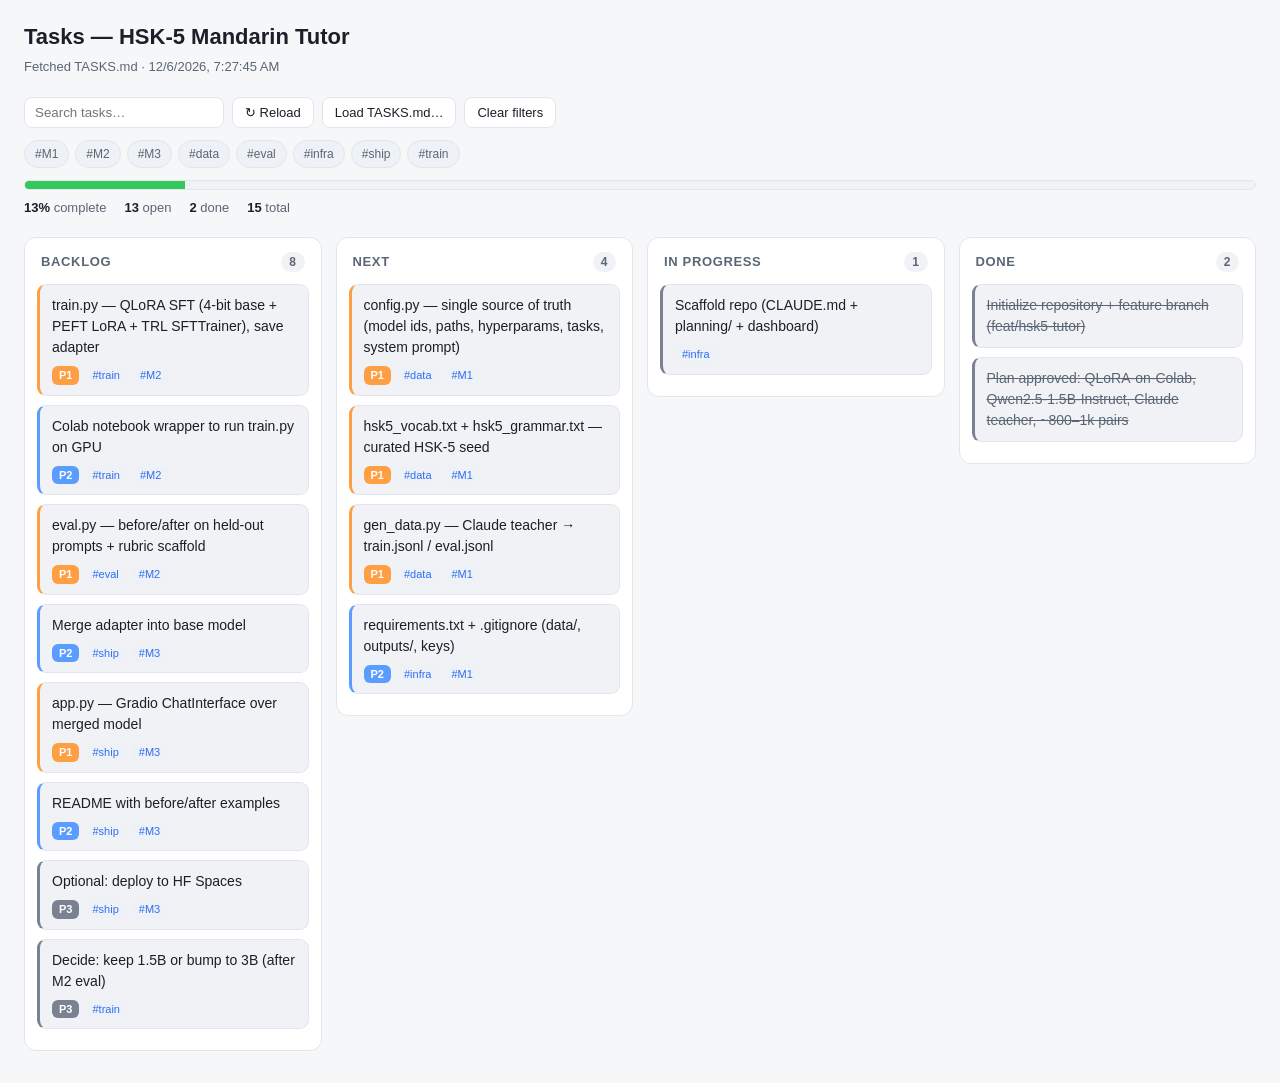
==== planning/dashboard.html @ 8cd03ad6 "Scaffold repo: planning docs, dashboard, CLAUDE.md QLoRA-on-Colab HSK-5 Mandarin tutor. Prefs-only C" ====
<!DOCTYPE html>
<html lang="en">
<head>
<meta charset="UTF-8" />
<meta name="viewport" content="width=device-width, initial-scale=1.0" />
<title>Task Dashboard</title>
<style>
  :root {
    --bg: #0f1115; --panel: #171a21; --panel-2: #1e222b; --border: #2a2f3a;
    --text: #e6e8ec; --muted: #9aa3b2; --accent: #5b9dff;
    --p0: #ff5d5d; --p1: #ff9f43; --p2: #5b9dff; --p3: #7a8190;
    --done: #34c759; --chip: #232833;
  }
  @media (prefers-color-scheme: light) {
    :root {
      --bg: #f6f7f9; --panel: #ffffff; --panel-2: #f0f2f5; --border: #e2e6ec;
      --text: #1b1f27; --muted: #5b6675; --accent: #2f6df6; --chip: #eef1f5;
    }
  }
  * { box-sizing: border-box; }
  body { margin: 0; background: var(--bg); color: var(--text);
    font: 14px/1.5 -apple-system, BlinkMacSystemFont, "Segoe UI", Roboto, Helvetica, Arial, sans-serif; }
  header { padding: 20px 24px 12px; }
  .title { font-size: 22px; font-weight: 700; margin: 0 0 4px; }
  .sub { color: var(--muted); font-size: 13px; }
  .toolbar { display: flex; flex-wrap: wrap; gap: 8px; align-items: center; padding: 8px 24px 4px; }
  .toolbar input[type=search] { background: var(--panel); border: 1px solid var(--border); color: var(--text);
    padding: 7px 10px; border-radius: 8px; min-width: 200px; }
  button { background: var(--panel); border: 1px solid var(--border); color: var(--text);
    padding: 7px 12px; border-radius: 8px; cursor: pointer; font-size: 13px; }
  button:hover { border-color: var(--accent); }
  .chips { display: flex; flex-wrap: wrap; gap: 6px; padding: 8px 24px; }
  .chip { background: var(--chip); border: 1px solid var(--border); color: var(--muted);
    padding: 4px 10px; border-radius: 999px; cursor: pointer; font-size: 12px; }
  .chip.active { background: var(--accent); color: #fff; border-color: var(--accent); }
  .progress-wrap { padding: 4px 24px 12px; }
  .bar { height: 10px; background: var(--panel-2); border-radius: 999px; overflow: hidden; border: 1px solid var(--border); }
  .bar > span { display: block; height: 100%; background: var(--done); width: 0; transition: width .4s ease; }
  .stats { display: flex; gap: 18px; flex-wrap: wrap; color: var(--muted); font-size: 13px; margin-top: 8px; }
  .stats b { color: var(--text); }
  .board { display: grid; grid-auto-flow: column; grid-auto-columns: minmax(260px, 1fr);
    gap: 14px; padding: 8px 24px 32px; overflow-x: auto; align-items: start; }
  .col { background: var(--panel); border: 1px solid var(--border); border-radius: 12px; padding: 12px; }
  .col h2 { font-size: 13px; text-transform: uppercase; letter-spacing: .05em; color: var(--muted);
    margin: 2px 4px 12px; display: flex; justify-content: space-between; }
  .col h2 .count { background: var(--panel-2); border-radius: 999px; padding: 1px 8px; font-size: 12px; }
  .card { background: var(--panel-2); border: 1px solid var(--border); border-left: 3px solid var(--p3);
    border-radius: 9px; padding: 10px 12px; margin-bottom: 9px; }
  .card.p0 { border-left-color: var(--p0); } .card.p1 { border-left-color: var(--p1); }
  .card.p2 { border-left-color: var(--p2); } .card.p3 { border-left-color: var(--p3); }
  .card.done .ttl { text-decoration: line-through; color: var(--muted); }
  .card .ttl { font-size: 14px; }
  .card .meta { display: flex; flex-wrap: wrap; gap: 6px; margin-top: 8px; align-items: center; }
  .badge { font-size: 11px; font-weight: 700; padding: 1px 7px; border-radius: 6px; color: #fff; }
  .badge.p0 { background: var(--p0); } .badge.p1 { background: var(--p1); }
  .badge.p2 { background: var(--p2); } .badge.p3 { background: var(--p3); }
  .tag { font-size: 11px; color: var(--accent); background: var(--chip); padding: 1px 7px; border-radius: 6px; }
  .id { font-size: 11px; color: var(--muted); font-family: ui-monospace, monospace; }
  .empty { color: var(--muted); font-size: 13px; padding: 6px 4px; }
  .notice { margin: 24px; padding: 16px 18px; background: var(--panel); border: 1px solid var(--border);
    border-radius: 12px; color: var(--muted); }
  .notice code { background: var(--panel-2); padding: 1px 6px; border-radius: 5px; color: var(--text); }
  .notice b { color: var(--text); }
</style>
</head>
<body>
<header>
  <h1 class="title" id="proj">Task Dashboard</h1>
  <div class="sub" id="updated">Reading TASKS.md…</div>
</header>

<div class="toolbar">
  <input type="search" id="search" placeholder="Search tasks…" />
  <button id="reload">↻ Reload</button>
  <button id="pickbtn">Load TASKS.md…</button>
  <input type="file" id="picker" accept=".md,text/markdown,text/plain" style="display:none" />
  <button id="clearfilters">Clear filters</button>
</div>
<div class="chips" id="chips"></div>

<div class="progress-wrap">
  <div class="bar"><span id="barfill"></span></div>
  <div class="stats" id="stats"></div>
</div>

<div id="content"></div>

<script>
const STANDARD = ["Backlog", "Next", "In Progress", "Done"];
let STATE = { columns: [], title: "Task Dashboard", selectedTags: new Set(), search: "" };

function parseTasks(md) {
  const lines = md.split(/\r?\n/);
  let title = "Task Dashboard";
  const columns = [];
  let cur = null;
  const titleMatch = md.match(/^#\s+(.+?)\s*$/m);
  if (titleMatch) title = titleMatch[1];

  for (const line of lines) {
    const h2 = line.match(/^##\s+(.+?)\s*$/);
    if (h2) { cur = { name: h2[1].trim(), tasks: [] }; columns.push(cur); continue; }
    const t = line.match(/^\s*[-*]\s*\[([ xX~])\]\s*(.+?)\s*$/);
    if (t && cur) {
      let text = t[2];
      const checked = /[xX]/.test(t[1]);
      const colDone = cur.name.toLowerCase() === "done";
      const priM = text.match(/\((P[0-3])\)/i);
      const priority = priM ? priM[1].toUpperCase() : null;
      const tags = [...text.matchAll(/#([\w-]+)/g)].map(m => m[1]);
      const idM = text.match(/^([A-Za-z]{1,6}\d+|\d+\.)\s+/);
      const id = idM ? idM[1] : null;
      let ttl = text
        .replace(/\((P[0-3])\)/i, "")
        .replace(/#[\w-]+/g, "")
        .replace(/^([A-Za-z]{1,6}\d+|\d+\.)\s+/, "")
        .replace(/\s{2,}/g, " ").trim();
      cur.tasks.push({ title: ttl || text.trim(), done: checked || colDone, priority, tags, id });
    }
  }
  return { title, columns };
}

function orderColumns(columns) {
  const byName = {}; columns.forEach(c => byName[c.name.toLowerCase()] = c);
  const ordered = [];
  STANDARD.forEach(n => { const c = byName[n.toLowerCase()]; if (c) { ordered.push(c); delete byName[n.toLowerCase()]; } });
  columns.forEach(c => { if (byName[c.name.toLowerCase()]) ordered.push(c); });
  return ordered;
}

function allTags(columns) {
  const s = new Set();
  columns.forEach(c => c.tasks.forEach(t => t.tags.forEach(tag => s.add(tag))));
  return [...s].sort();
}

function visible(task) {
  const { selectedTags, search } = STATE;
  if (selectedTags.size && !task.tags.some(t => selectedTags.has(t))) return false;
  if (search && !task.title.toLowerCase().includes(search.toLowerCase())) return false;
  return true;
}

function render() {
  const columns = orderColumns(STATE.columns);
  document.getElementById("proj").textContent = STATE.title;

  let total = 0, done = 0;
  STATE.columns.forEach(c => c.tasks.forEach(t => { total++; if (t.done) done++; }));
  const pct = total ? Math.round((done / total) * 100) : 0;
  document.getElementById("barfill").style.width = pct + "%";
  const open = total - done;
  document.getElementById("stats").innerHTML =
    `<span><b>${pct}%</b> complete</span><span><b>${open}</b> open</span>` +
    `<span><b>${done}</b> done</span><span><b>${total}</b> total</span>`;

  // chips
  const chipBox = document.getElementById("chips");
  chipBox.innerHTML = "";
  allTags(STATE.columns).forEach(tag => {
    const el = document.createElement("span");
    el.className = "chip" + (STATE.selectedTags.has(tag) ? " active" : "");
    el.textContent = "#" + tag;
    el.onclick = () => { STATE.selectedTags.has(tag) ? STATE.selectedTags.delete(tag) : STATE.selectedTags.add(tag); render(); };
    chipBox.appendChild(el);
  });

  // board
  const board = document.createElement("div");
  board.className = "board";
  columns.forEach(col => {
    const shown = col.tasks.filter(visible);
    const c = document.createElement("div");
    c.className = "col";
    c.innerHTML = `<h2>${escapeHtml(col.name)} <span class="count">${shown.length}</span></h2>`;
    if (!shown.length) {
      const e = document.createElement("div"); e.className = "empty"; e.textContent = "—"; c.appendChild(e);
    }
    shown.forEach(t => {
      const card = document.createElement("div");
      const pcls = t.priority ? t.priority.toLowerCase() : "p3";
      card.className = "card " + pcls + (t.done ? " done" : "");
      const meta = [];
      if (t.priority) meta.push(`<span class="badge ${pcls}">${t.priority}</span>`);
      if (t.id) meta.push(`<span class="id">${escapeHtml(t.id)}</span>`);
      t.tags.forEach(tag => meta.push(`<span class="tag">#${escapeHtml(tag)}</span>`));
      card.innerHTML = `<div class="ttl">${escapeHtml(t.title)}</div>` +
        (meta.length ? `<div class="meta">${meta.join("")}</div>` : "");
      c.appendChild(card);
    });
    board.appendChild(c);
  });
  const content = document.getElementById("content");
  content.innerHTML = "";
  content.appendChild(board);
}

function escapeHtml(s) { return s.replace(/[&<>"']/g, m => ({ "&":"&amp;","<":"&lt;",">":"&gt;",'"':"&quot;","'":"&#39;" }[m])); }

function load(md, sourceLabel) {
  const parsed = parseTasks(md);
  STATE.columns = parsed.columns;
  STATE.title = parsed.title;
  document.getElementById("updated").textContent =
    (sourceLabel || "Loaded") + " · " + new Date().toLocaleString();
  render();
}

function showNotice() {
  document.getElementById("content").innerHTML =
    `<div class="notice"><b>Couldn't read TASKS.md directly.</b><br>
    Browsers block local file reads over <code>file://</code>. Serve the folder instead:<br><br>
    <code>cd planning &amp;&amp; python3 -m http.server 8000</code><br>
    then open <code>http://localhost:8000/dashboard.html</code>.<br><br>
    Or use <b>Load TASKS.md…</b> above to pick the file manually.</div>`;
  document.getElementById("updated").textContent = "TASKS.md not loaded";
}

async function fetchTasks() {
  try {
    const res = await fetch("TASKS.md", { cache: "no-store" });
    if (!res.ok) throw new Error("HTTP " + res.status);
    load(await res.text(), "Fetched TASKS.md");
  } catch (e) {
    showNotice();
  }
}

document.getElementById("reload").onclick = fetchTasks;
document.getElementById("clearfilters").onclick = () => { STATE.selectedTags.clear(); STATE.search = ""; document.getElementById("search").value = ""; render(); };
document.getElementById("search").oninput = (e) => { STATE.search = e.target.value; render(); };
document.getElementById("pickbtn").onclick = () => document.getElementById("picker").click();
document.getElementById("picker").onchange = (e) => {
  const f = e.target.files[0]; if (!f) return;
  const r = new FileReader();
  r.onload = () => load(r.result, "Loaded " + f.name);
  r.readAsText(f);
};

fetchTasks();
</script>
</body>
</html>
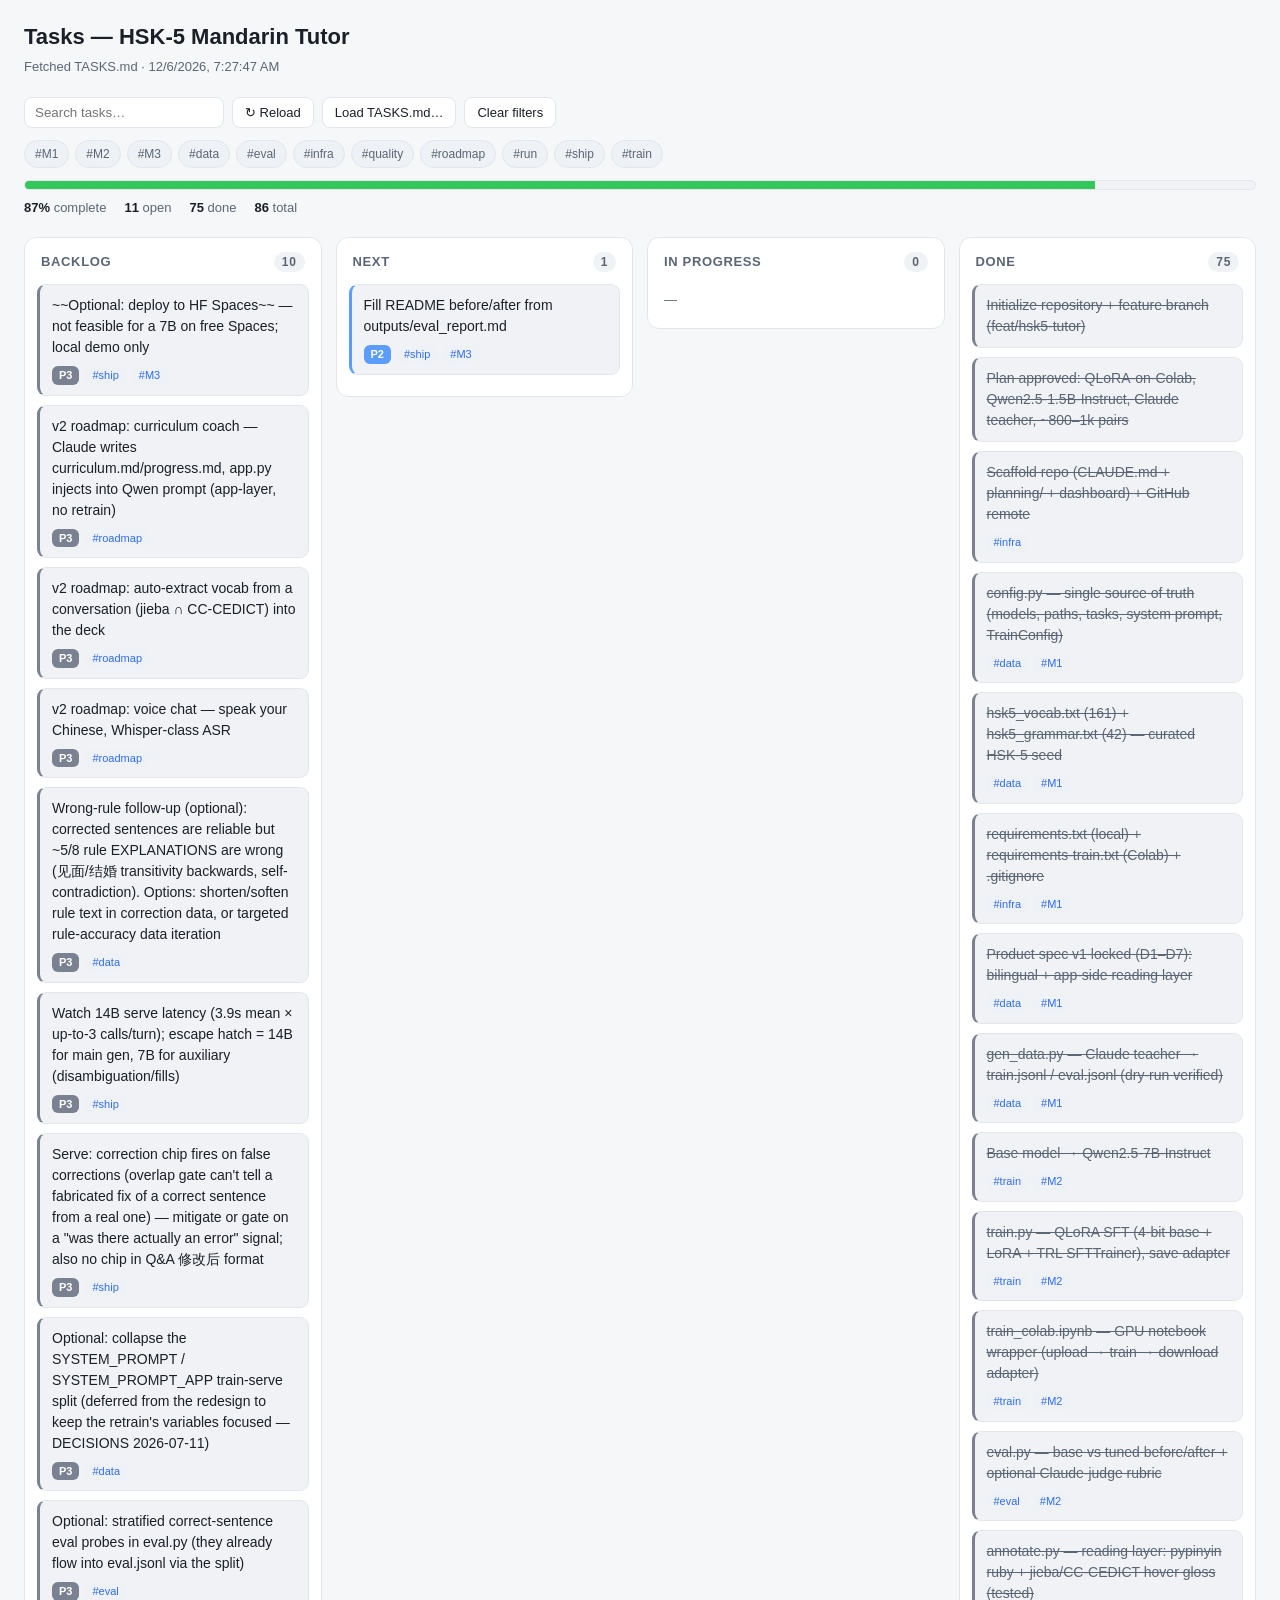
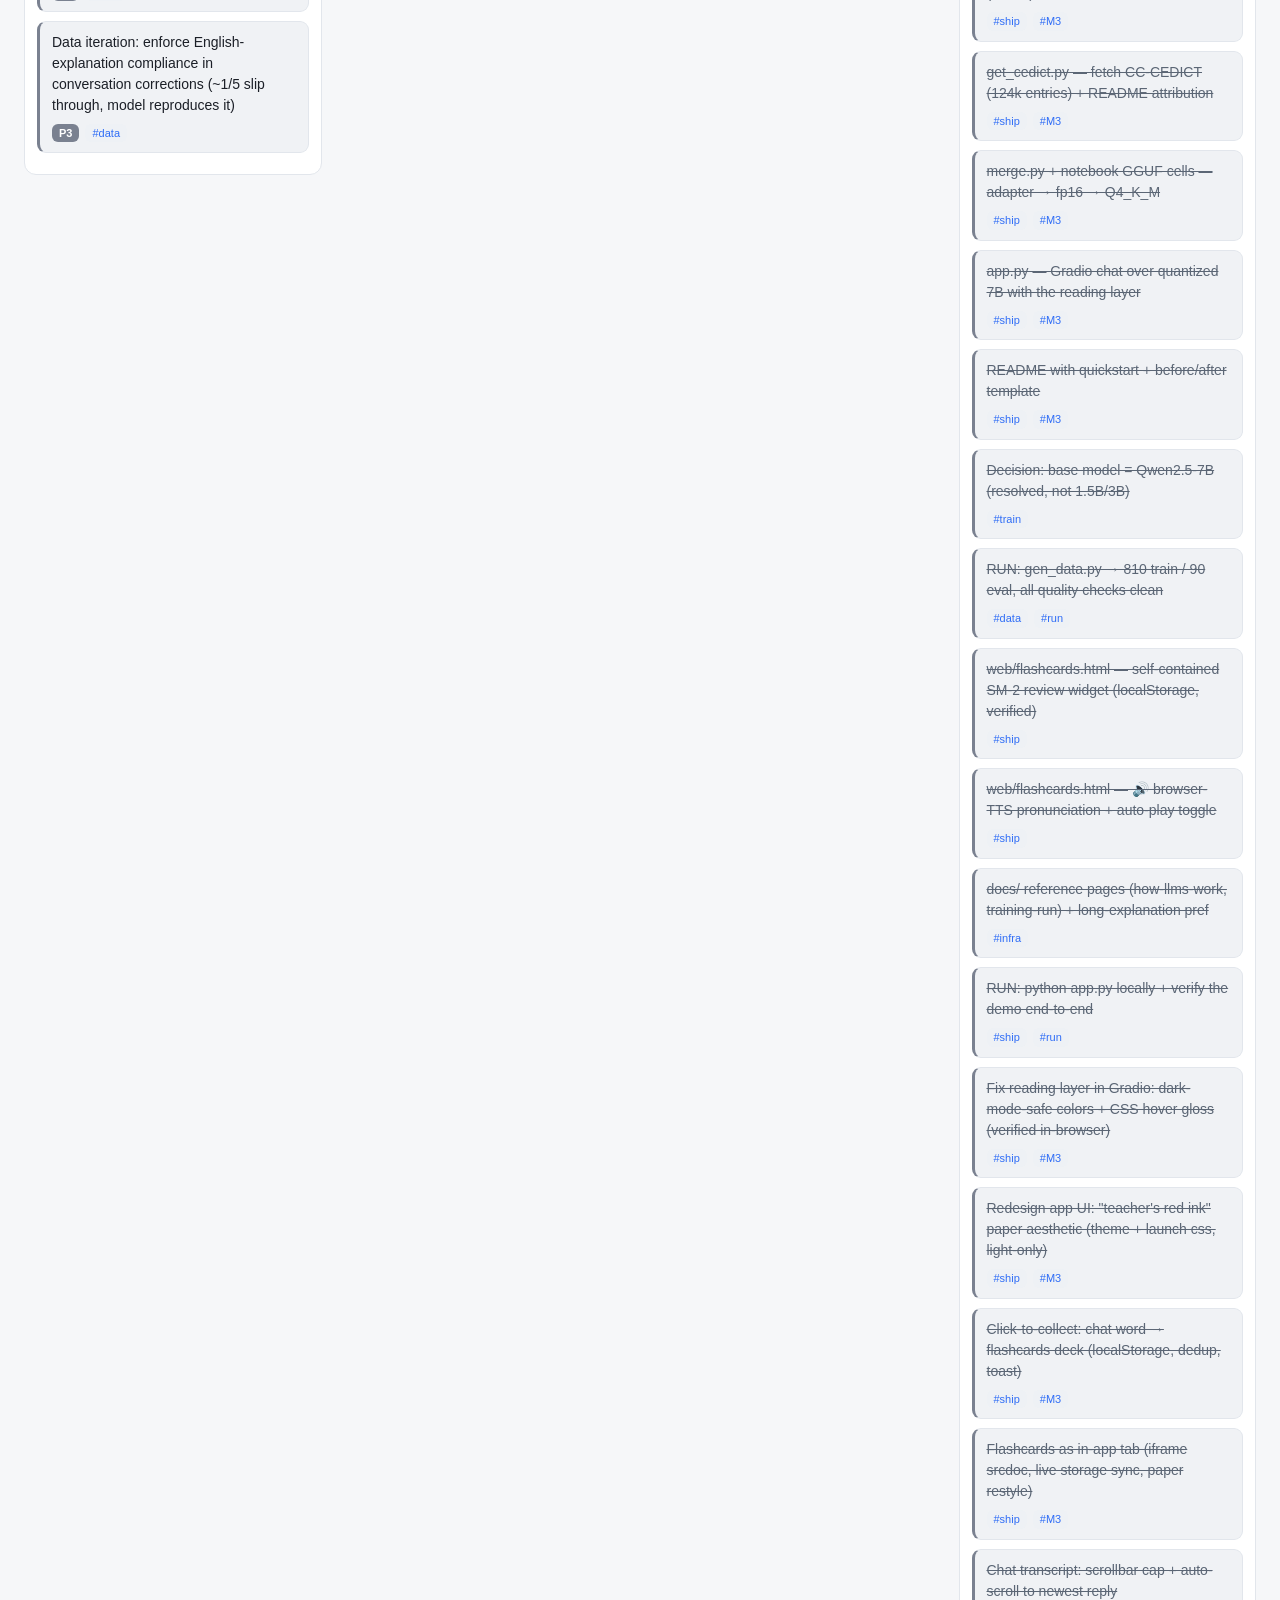
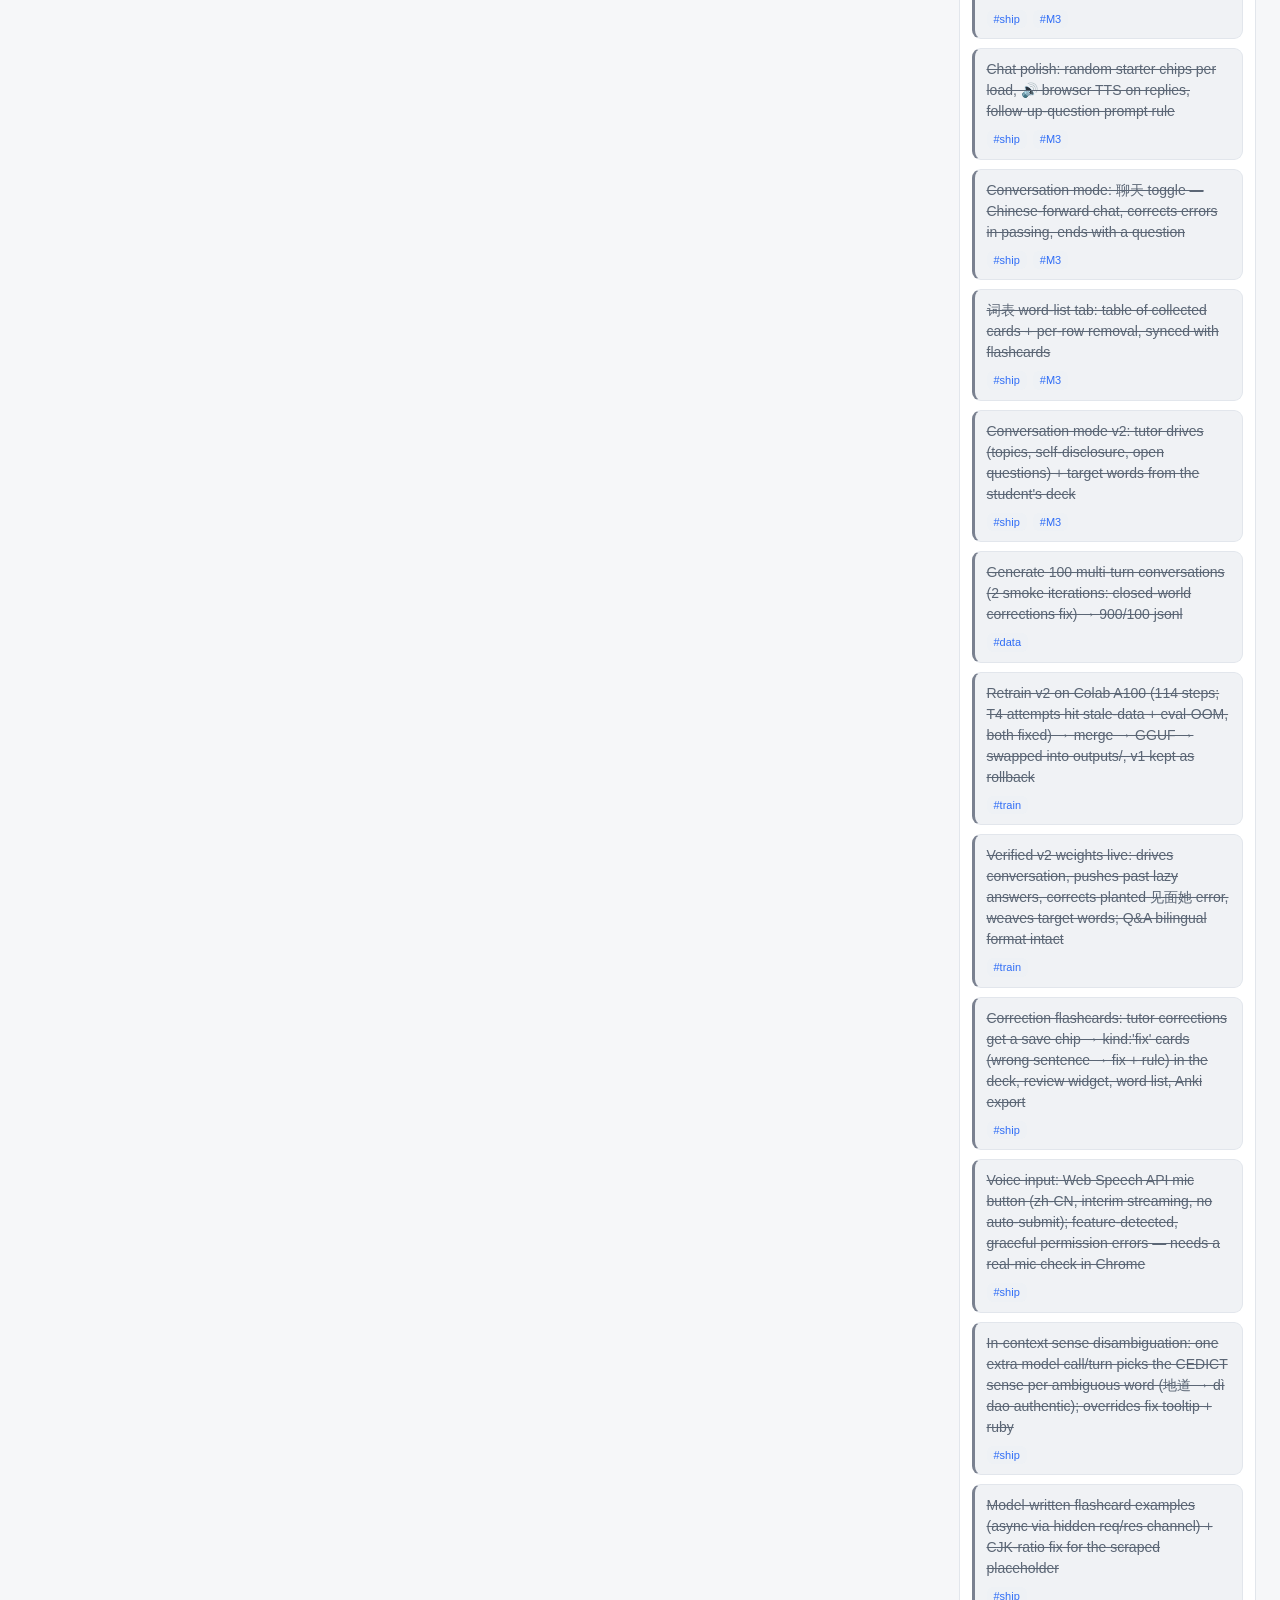
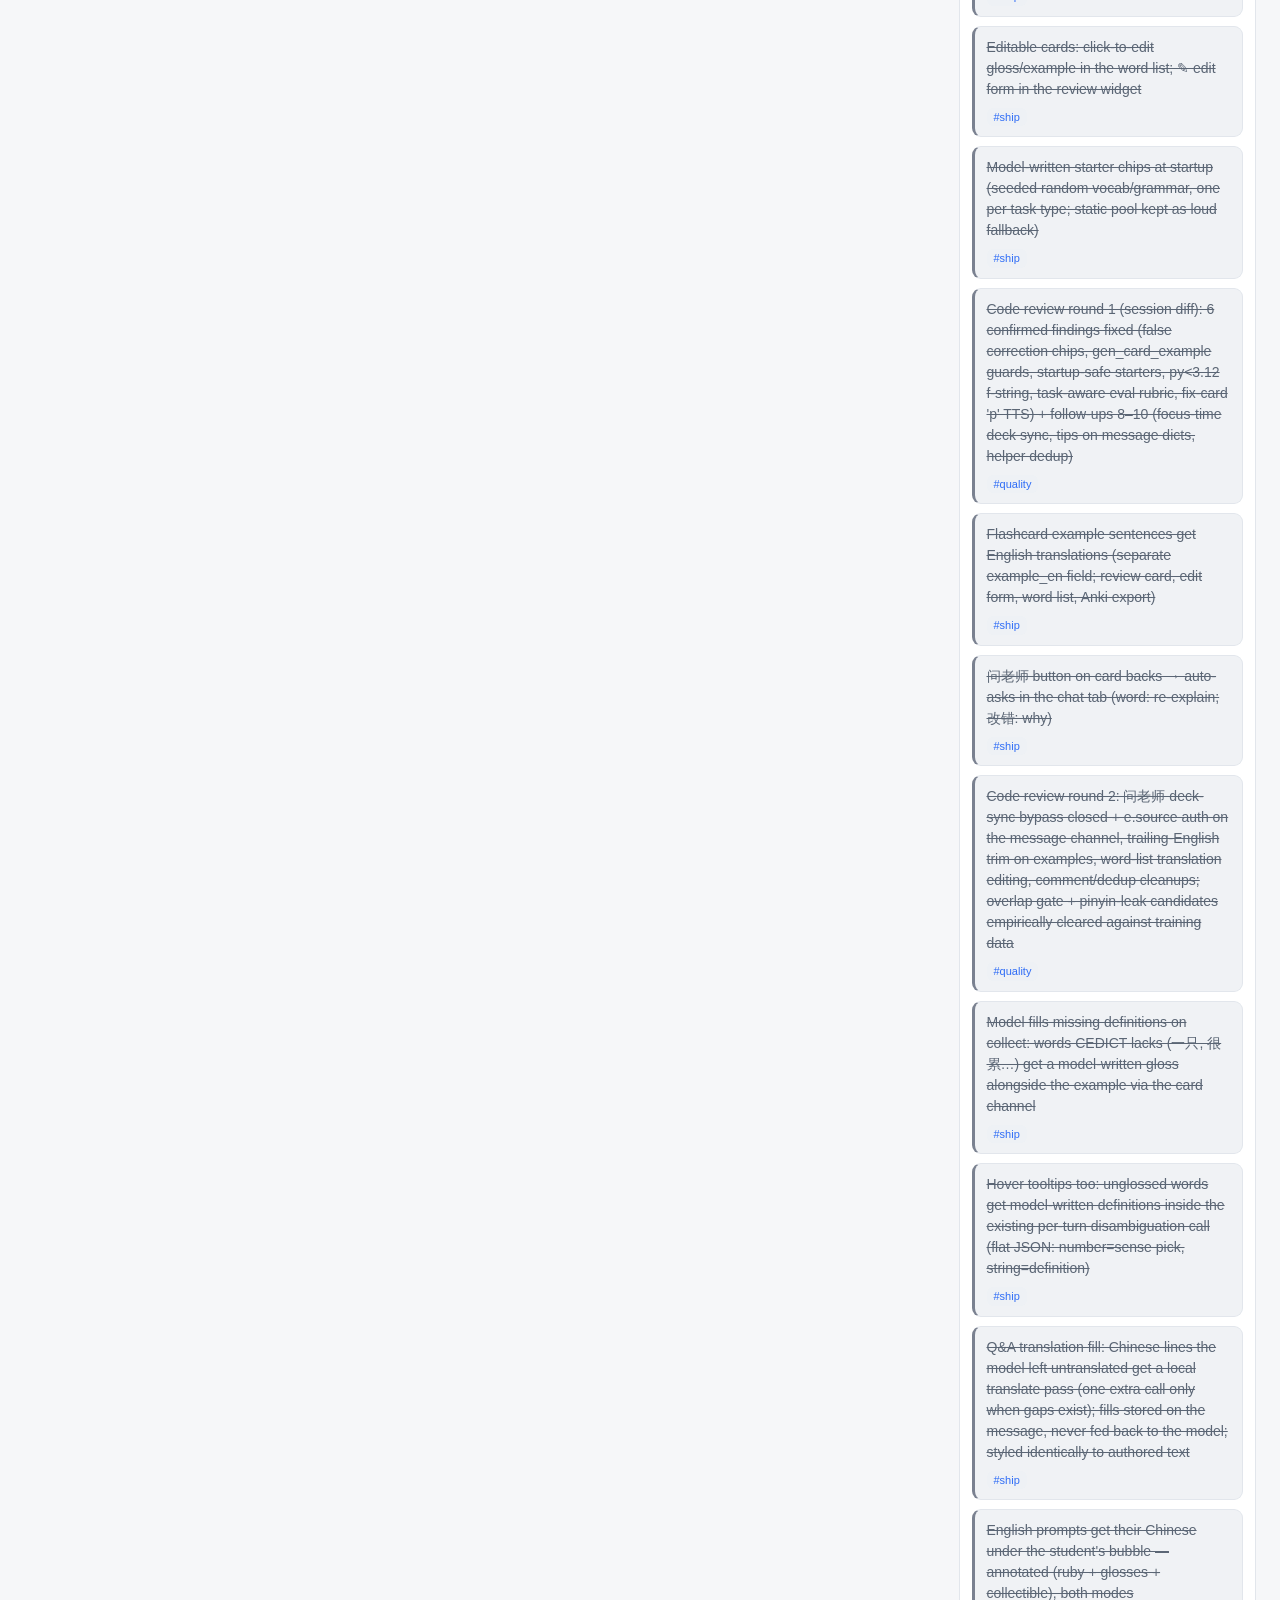
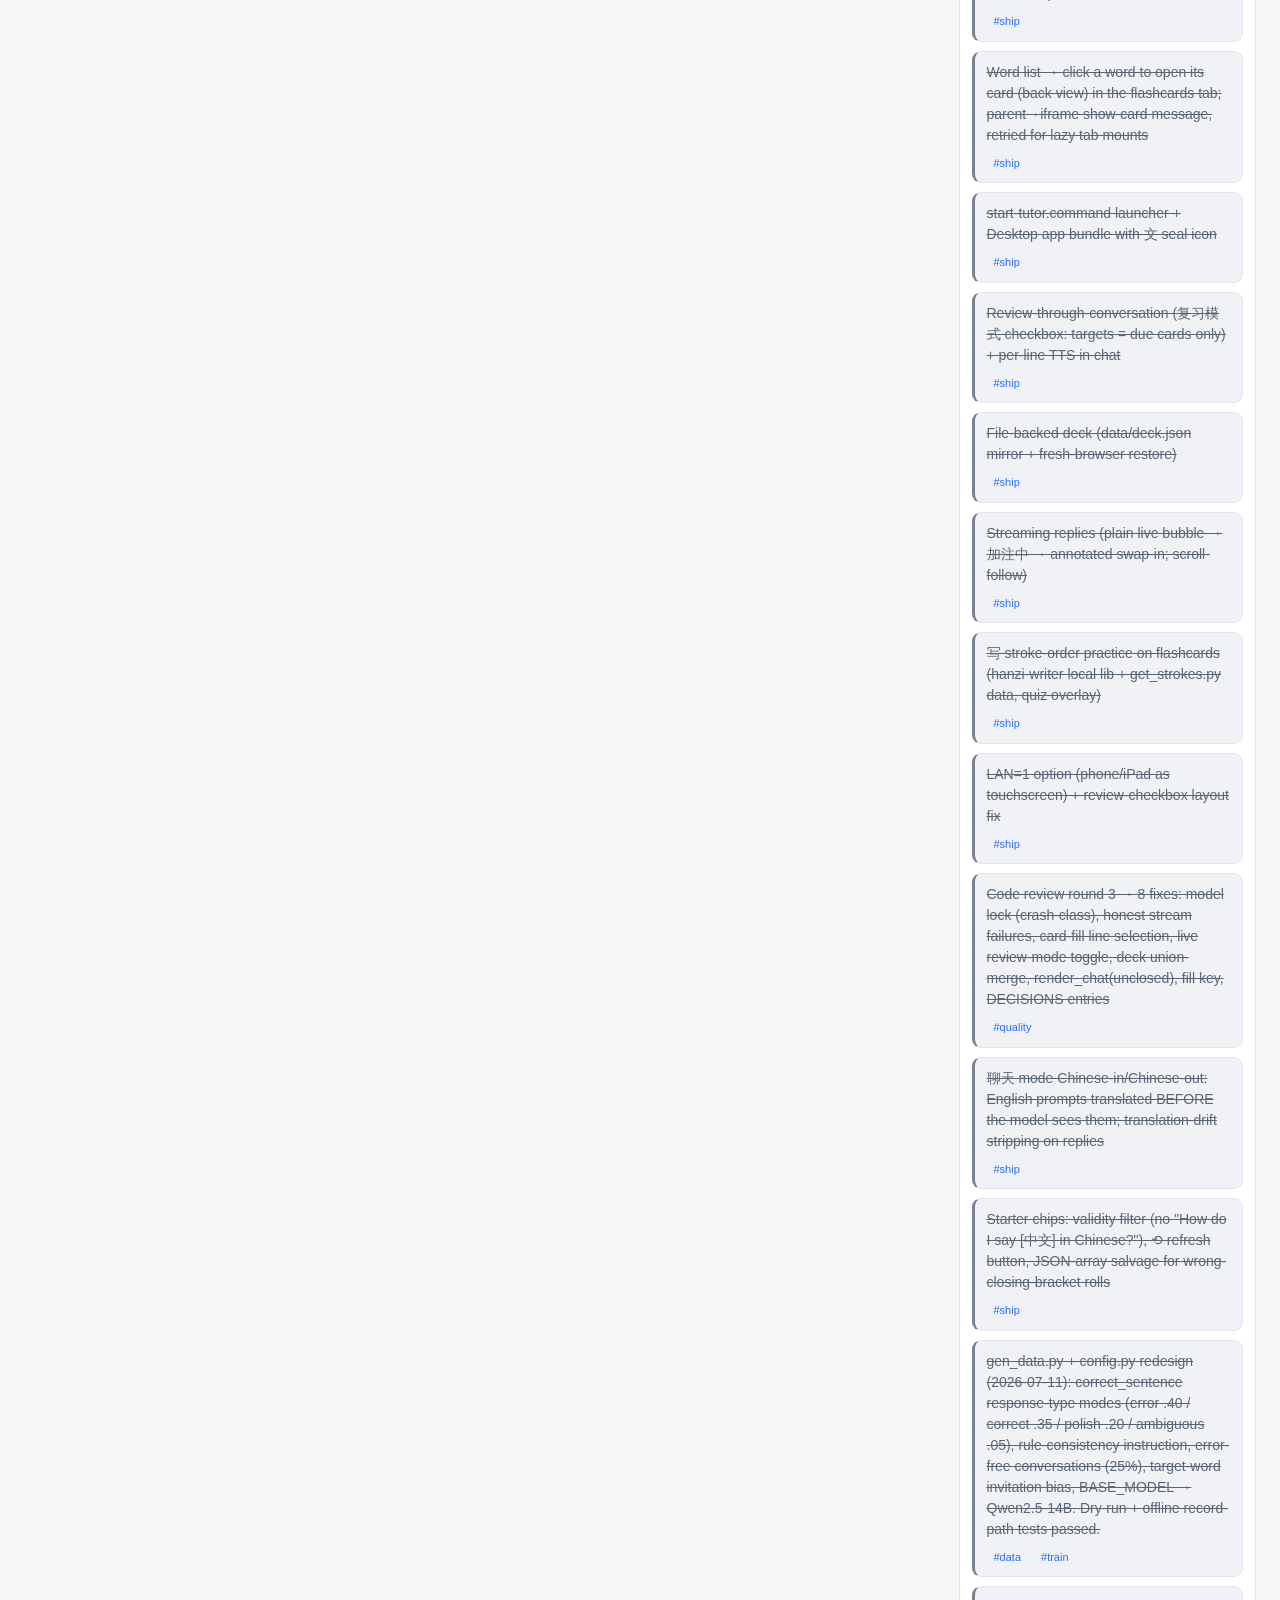
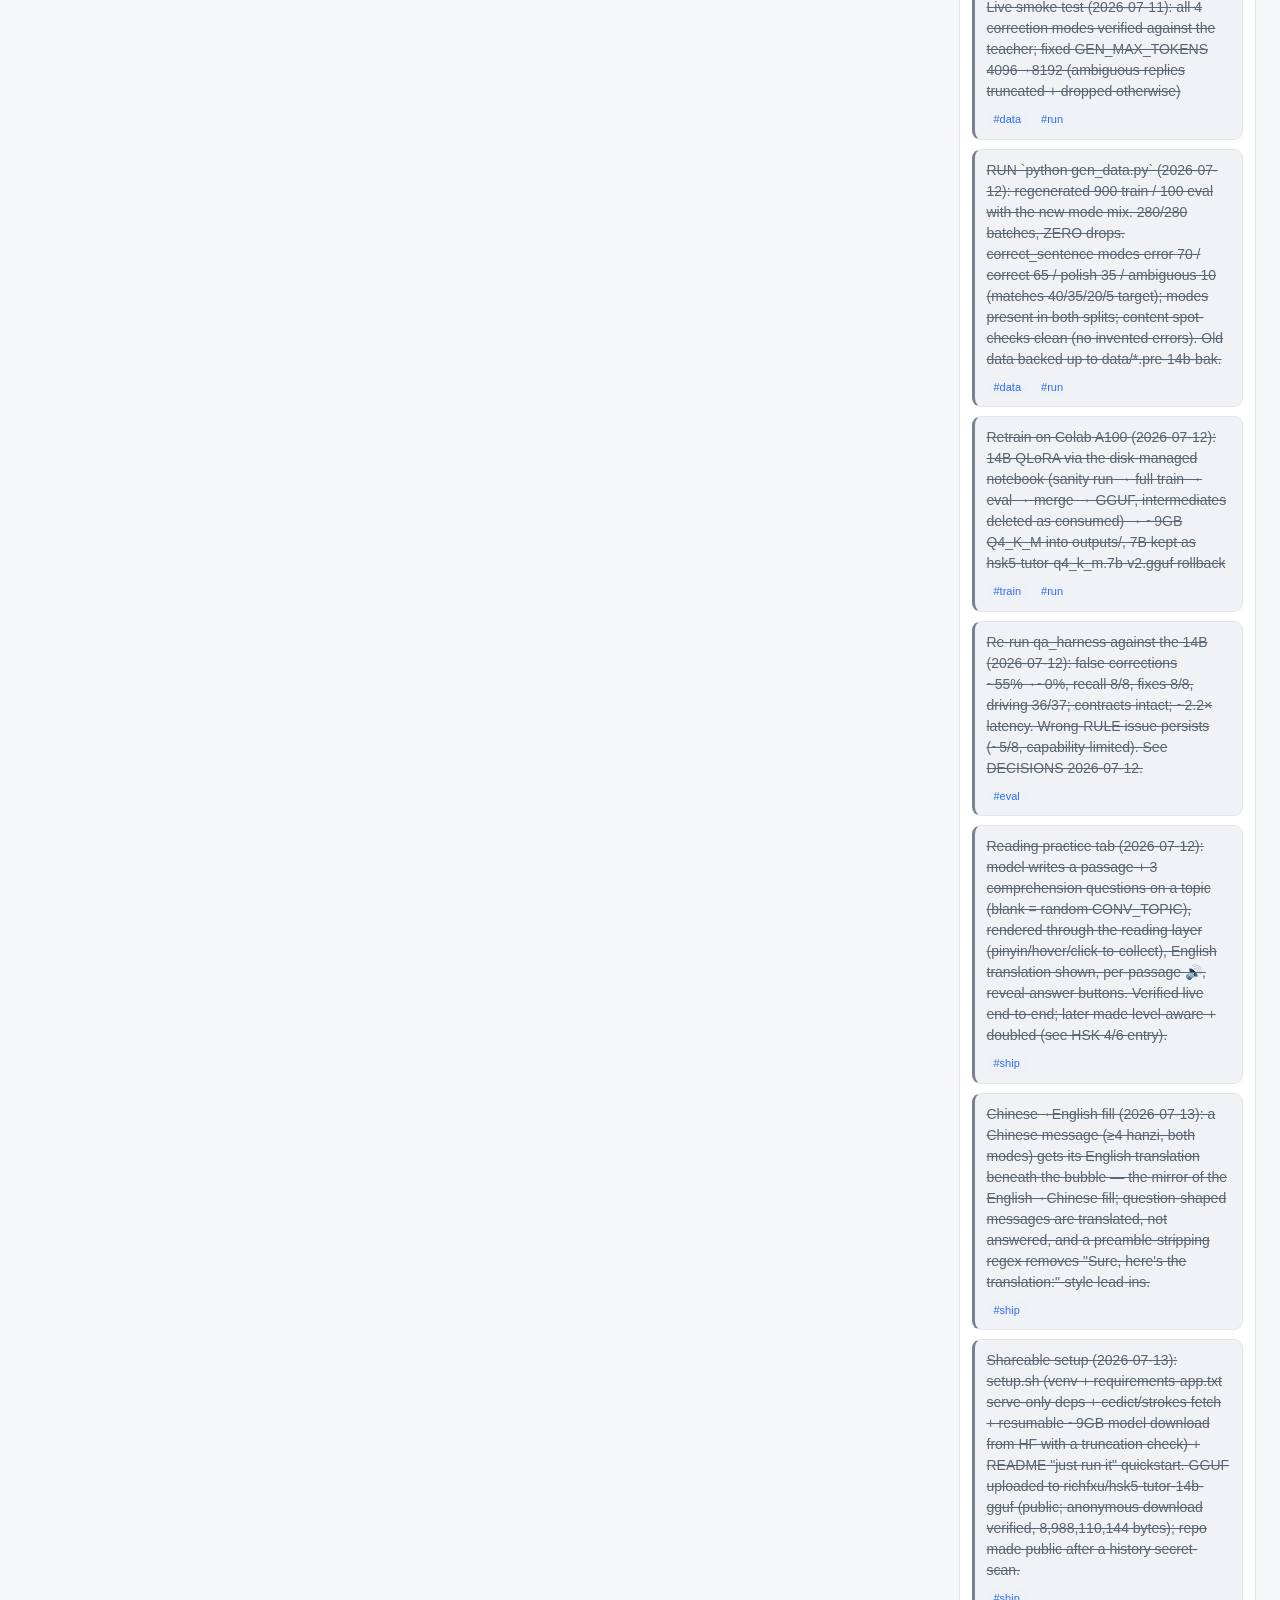
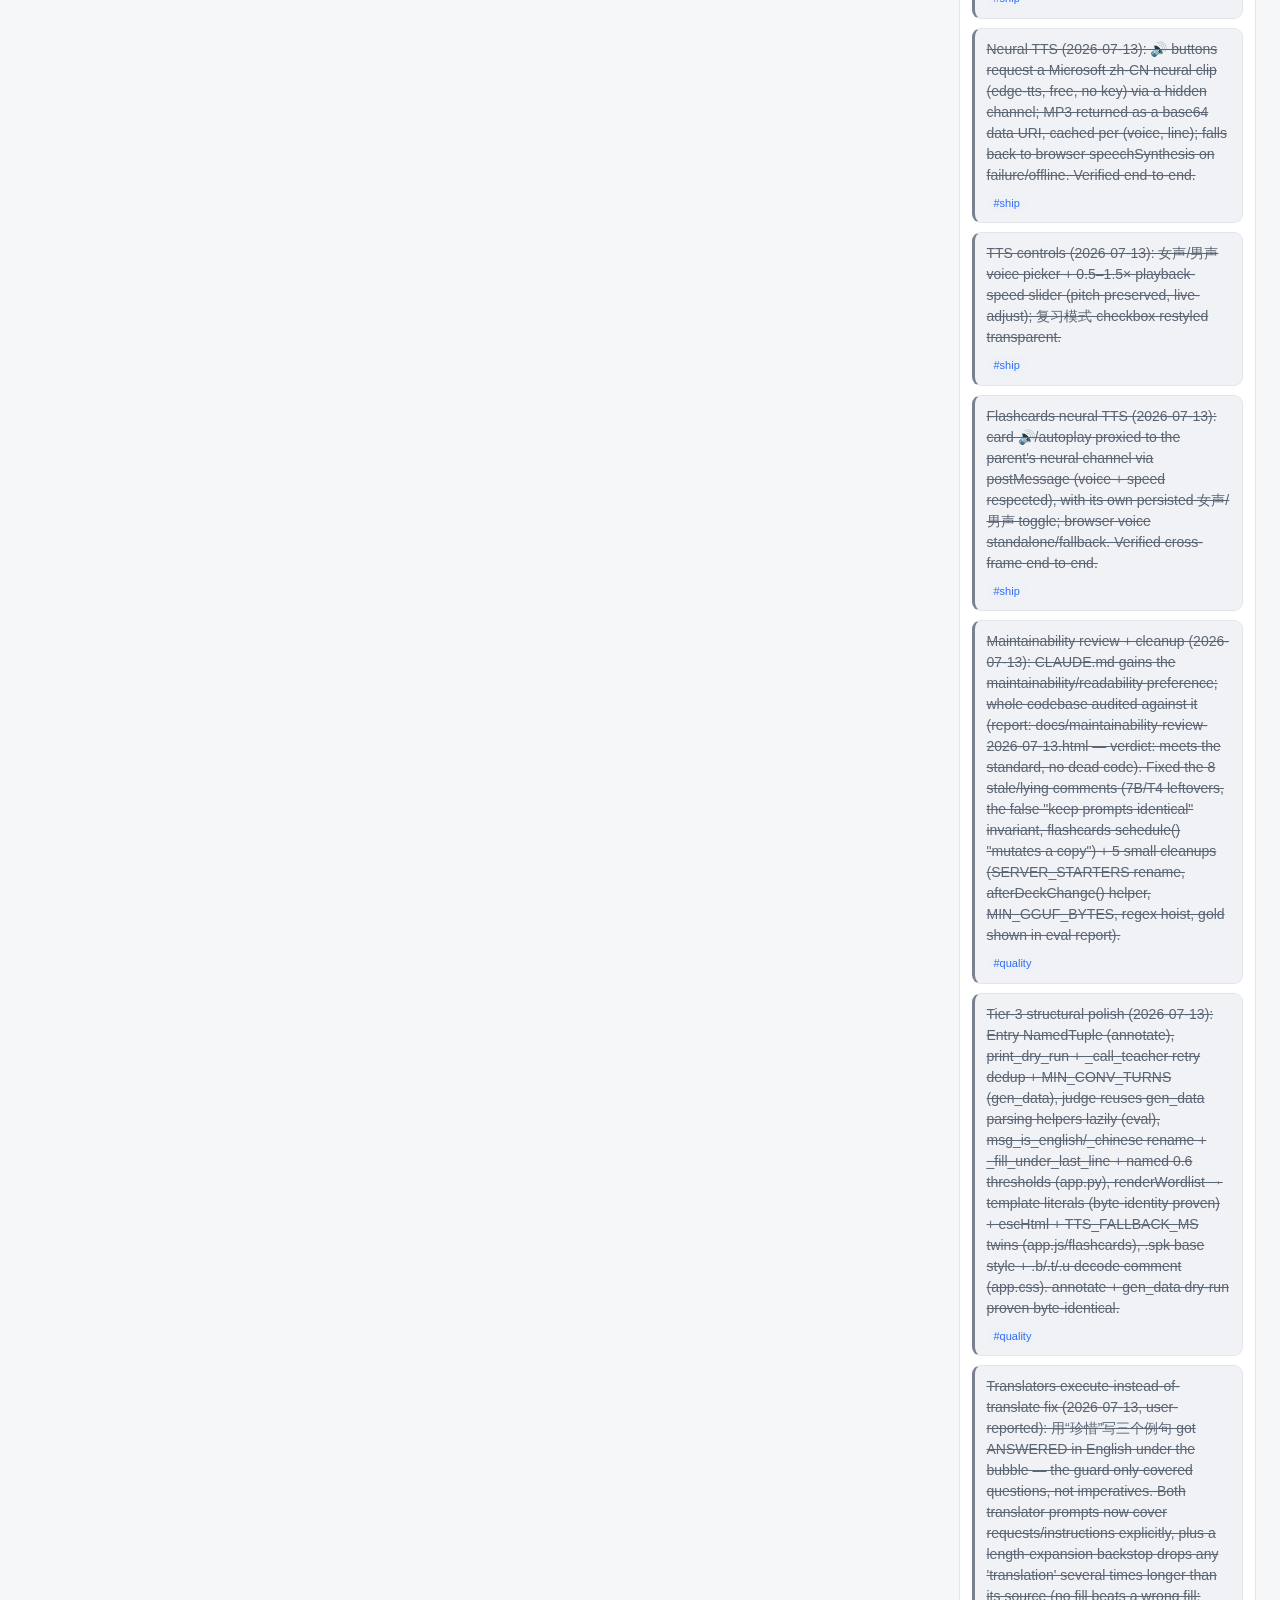
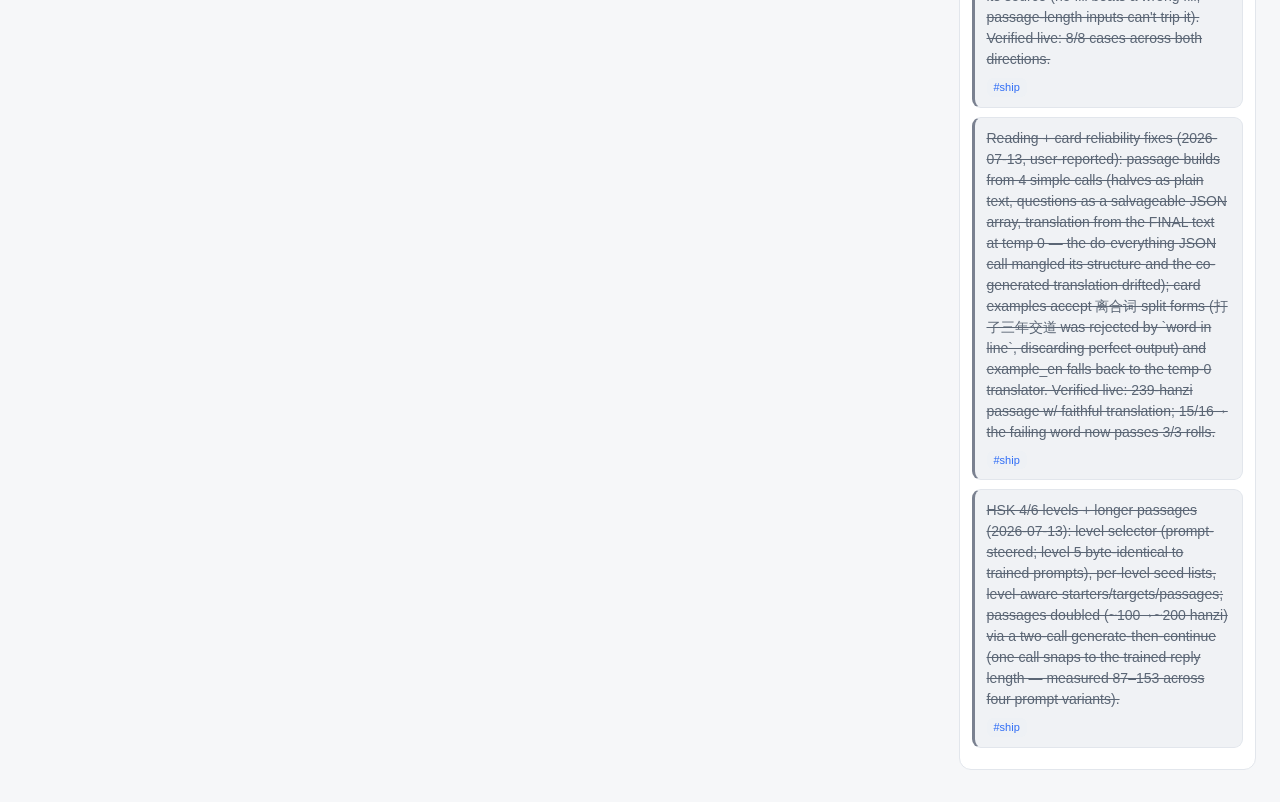
==== commit 0a256a30: "Adopt the updated project-scaffold structure Add INDEX.md (repo table of contents), the /task + /tas" ====
--- a/planning/dashboard.html
+++ b/planning/dashboard.html
@@ -50,6 +50,8 @@
   .card.p2 { border-left-color: var(--p2); } .card.p3 { border-left-color: var(--p3); }
   .card.done .ttl { text-decoration: line-through; color: var(--muted); }
   .card .ttl { font-size: 14px; }
+  .card .ttl a { color: inherit; text-decoration: underline dotted; text-underline-offset: 3px; }
+  .card .ttl a:hover { text-decoration: underline; }
   .card .meta { display: flex; flex-wrap: wrap; gap: 6px; margin-top: 8px; align-items: center; }
   .badge { font-size: 11px; font-weight: 700; padding: 1px 7px; border-radius: 6px; color: #fff; }
   .badge.p0 { background: var(--p0); } .badge.p1 { background: var(--p1); }
@@ -105,6 +107,9 @@
       let text = t[2];
       const checked = /[xX]/.test(t[1]);
       const colDone = cur.name.toLowerCase() === "done";
+      const linkM = text.match(/\[([^\]]+)\]\(([^)\s]+)\)/);
+      const link = linkM ? linkM[2] : null;
+      if (linkM) text = text.replace(linkM[0], linkM[1]);
       const priM = text.match(/\((P[0-3])\)/i);
       const priority = priM ? priM[1].toUpperCase() : null;
       const tags = [...text.matchAll(/#([\w-]+)/g)].map(m => m[1]);
@@ -115,7 +120,7 @@
         .replace(/#[\w-]+/g, "")
         .replace(/^([A-Za-z]{1,6}\d+|\d+\.)\s+/, "")
         .replace(/\s{2,}/g, " ").trim();
-      cur.tasks.push({ title: ttl || text.trim(), done: checked || colDone, priority, tags, id });
+      cur.tasks.push({ title: ttl || text.trim(), done: checked || colDone, priority, tags, id, link });
     }
   }
   return { title, columns };
@@ -185,7 +190,10 @@
       if (t.priority) meta.push(`<span class="badge ${pcls}">${t.priority}</span>`);
       if (t.id) meta.push(`<span class="id">${escapeHtml(t.id)}</span>`);
       t.tags.forEach(tag => meta.push(`<span class="tag">#${escapeHtml(tag)}</span>`));
-      card.innerHTML = `<div class="ttl">${escapeHtml(t.title)}</div>` +
+      const ttlHtml = t.link
+        ? `<a href="${escapeHtml(t.link)}" target="_blank" rel="noopener">${escapeHtml(t.title)}</a>`
+        : escapeHtml(t.title);
+      card.innerHTML = `<div class="ttl">${ttlHtml}</div>` +
         (meta.length ? `<div class="meta">${meta.join("")}</div>` : "");
       c.appendChild(card);
     });
